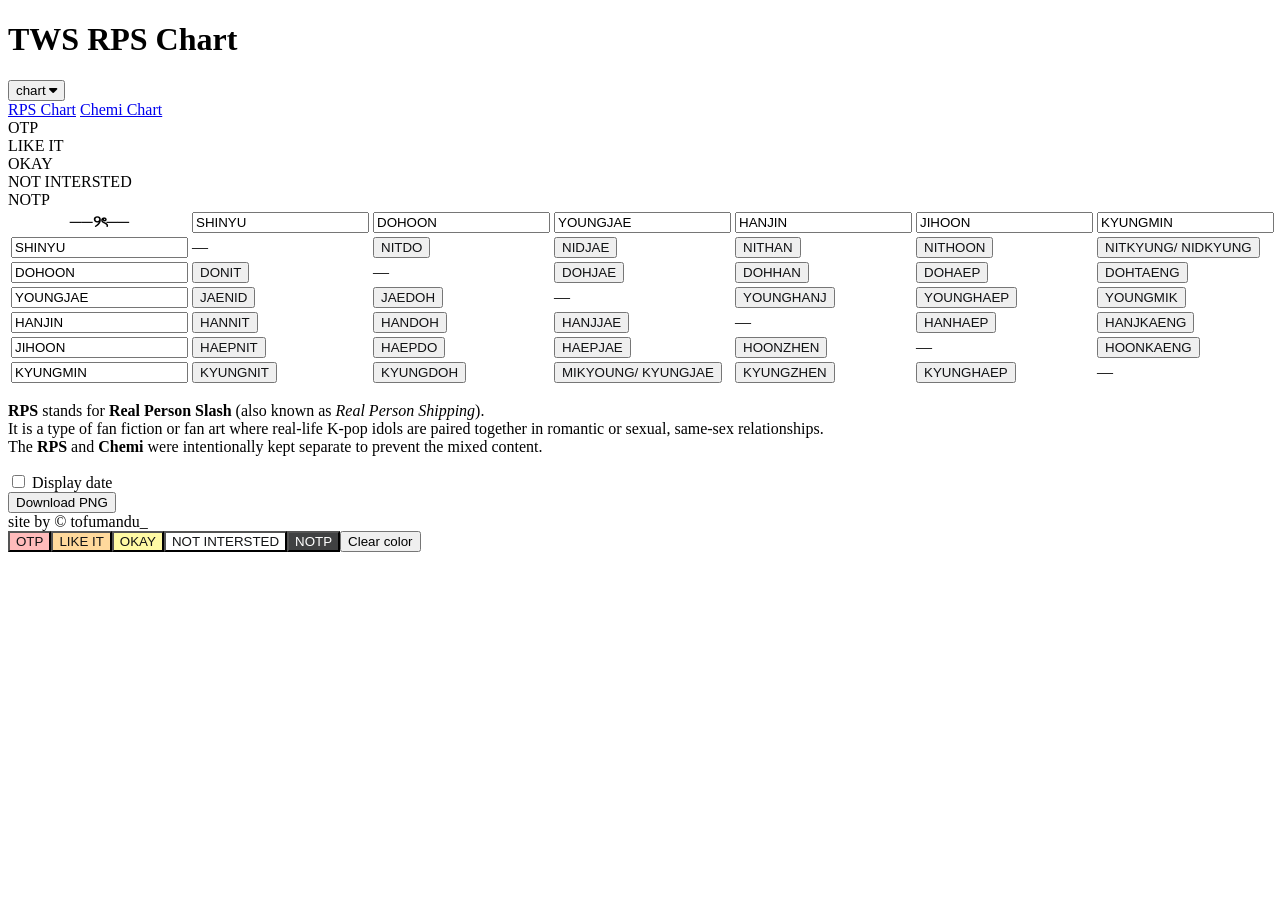
==== index.html @ e7328108 "Update index.html" ====
<!DOCTYPE html>
<html lang="en">

<head>
    <meta charset="UTF-8">
    <meta name="viewport" content="width=device-width,initial-scale=1.0">
    <link rel="preconnect" href="https://fonts.googleapis.com">
    <link rel="preconnect" href="https://fonts.gstatic.com" crossorigin>
    <link href="https://fonts.googleapis.com/css2?family=Montserrat:wght@400;500;600;700;800&display=swap"
        rel="stylesheet">
    <link href="style.css" rel="stylesheet">
    <link rel="stylesheet" href="https://cdnjs.cloudflare.com/ajax/libs/font-awesome/6.7.2/css/all.min.css">
    <title>TWS RPS Chart</title>
    <meta property="og:title" content="TWS RPS Chart">
    <meta property="og:description" content="TWS RPS Chart - by tofumandu_">
    <meta property="og:image" content="https://i.pinimg.com/736x/9c/87/9b/9c879bb535cd38a10ea618ccd0112c7e.jpg">
    <meta property="og:url" content="https://twsrpsc-chart.vercel.app">
    <meta property="og:type" content="website">

    <meta name="twitter:card" content="summary_large_image">
    <meta name="twitter:title" content="TWS RPS Chart">
    <meta name="twitter:description" content="TWS RPS Chart - by tofumandu_">
    <meta name="twitter:image" content="https://i.pinimg.com/736x/9c/87/9b/9c879bb535cd38a10ea618ccd0112c7e.jpg">

</head>

<body>
    <div class="page">
        <div class="page-header">
            <div class="title">
                <h1>TWS RPS Chart</h1>
            </div>
            <div class="header-actions">
                <div class="dropdown">
                    <button class="dropbtn" type="button">
                        chart
                        <i class="fa-solid fa-caret-down"></i>
                    </button>
                    <div class="dropdown-content">
                        <a href="index.html">RPS Chart</a>
                        <a href="chemi.html">Chemi Chart</a>
                    </div>
                </div>
            </div>
        </div>
        <div class="toprow">
            <div>
                <div id="legend" class="legend"></div>
            </div>
        </div>

        <div class="chart-shell">
            <table id="chart">
                <thead>
                    <tr id="head"></tr>
                </thead>
                <tbody id="body"></tbody>
            </table>
        </div>
        <p class="desc">
            <b>RPS</b> stands for <b>Real Person Slash</b> (also known as <i>Real Person Shipping</i>).<br>It is a type
            of fan
            fiction or fan art where real-life K-pop idols are paired together in romantic or sexual, same-sex
            relationships.
            <br>The <b>RPS</b> and <a href="chemi.html" style="text-decoration: none; color: black;"><b>Chemi</b></a>
            were
            intentionally kept separate to prevent the mixed content.
        </p>
        <div class="bottomrow">
            <div class="toggle">
                <input id="dateToggle" type="checkbox">
                <span class="switch"></span>
                <span>Display date</span>
            </div>
            <div class="btns">
                <button id="download" class="primary">Download PNG</button>
            </div>
        </div>
        <div class="credit">
            site by © tofumandu_
        </div>
    </div>

    <div id="palette" class="palette"></div>

    <script>
        const STORAGE_KEY = "tws-rps-chart";
        const seededPairs = { "0-1": "NITDO", "0-2": "NIDJAE", "0-3": "NITHAN", "0-4": "NITHOON", "0-5": "NITKYUNG/\nNIDKYUNG", "1-0": "DONIT", "1-2": "DOHJAE", "1-3": "DOHHAN", "1-4": "DOHAEP", "1-5": "DOHTAENG", "2-0": "JAENID", "2-1": "JAEDOH", "2-3": "YOUNGHANJ", "2-4": "YOUNGHAEP", "2-5": "YOUNGMIK", "3-0": "HANNIT", "3-1": "HANDOH", "3-2": "HANJJAE", "3-4": "HANHAEP", "3-5": "HANJKAENG", "4-0": "HAEPNIT", "4-1": "HAEPDO", "4-2": "HAEPJAE", "4-3": "HOONZHEN", "4-5": "HOONKAENG", "5-0": "KYUNGNIT", "5-1": "KYUNGDOH", "5-2": "MIKYOUNG/\nKYUNGJAE", "5-3": "KYUNGZHEN", "5-4": "KYUNGHAEP" };
        const defaults = {
            members: ["SHINYU", "DOHOON", "YOUNGJAE", "HANJIN", "JIHOON", "KYUNGMIN"],
            categories: [
                { name: "OTP", color: "#ffbbbb" },
                { name: "LIKE IT", color: "#ffd99c" },
                { name: "OKAY", color: "#fffaa4" },
                { name: "NOT INTERSTED", color: "#FFFFFF" },
                { name: "NOTP", color: "#404142" }
            ],
            cells: Object.fromEntries(Object.entries(seededPairs).map(([k, v]) => [k, { text: v, category: null }]))
        };
        let state = load(), active = null;
        function clone(x) { return JSON.parse(JSON.stringify(x)) }
        function load() {
            try {
                const raw = localStorage.getItem(STORAGE_KEY);
                if (!raw) return clone(defaults);
                const s = JSON.parse(raw);
                return s.members?.length === 6 ? s : clone(defaults);
            } catch { return clone(defaults) }
        }
        function save() {
            localStorage.setItem(STORAGE_KEY, JSON.stringify(state));
        }
        function isDark(hex) {
            if (!hex) return false;
            hex = hex.replace('#', '');
            if (hex.length === 3) hex = hex.split('').map(c => c + c).join('');
            const r = parseInt(hex.substr(0, 2), 16), g = parseInt(hex.substr(2, 2), 16), b = parseInt(hex.substr(4, 2), 16);
            const lum = (0.299 * r + 0.587 * g + 0.114 * b) / 255;
            return lum < 0.5;
        }
        function renderLegend() {
            const el = document.getElementById("legend"); el.innerHTML = "";
            state.categories.forEach((cat) => {
                const item = document.createElement("div"); item.className = "legend-item";

                const dot = document.createElement("span");
                dot.className = "dot";
                dot.style.background = cat.color;
                dot.style.cursor = "default";

                const name = document.createElement("span");
                name.className = "legend-fixed";
                name.textContent = cat.name;

                item.append(dot, name);
                el.append(item);
            });
        }

        function renderTable() {
            const head = document.getElementById("head"), body = document.getElementById("body");
            head.innerHTML = ""; body.innerHTML = "";
            const corner = document.createElement("th");
            corner.innerHTML = '<div class="corner">──୨ৎ──</div>';
            head.append(corner);
            state.members.forEach((m, c) => {
                const th = document.createElement("th"), input = document.createElement("input");
                input.className = "member"; input.value = m;
                input.oninput = () => {
                    state.members[c] = input.value;
                    document.querySelectorAll(`[data-member="${c}"]`).forEach(x => x.value = input.value); save()
                };
                input.dataset.member = c; th.append(input);
                head.append(th);
            });
            state.members.forEach((m, r) => {
                const tr = document.createElement("tr"), th = document.createElement("th"), input = document.createElement("input");
                input.className = "member"; input.value = m; input.dataset.member = r;
                input.oninput = () => { state.members[r] = input.value; document.querySelectorAll(`[data-member="${r}"]`).forEach(x => x.value = input.value); save() };
                th.append(input); tr.append(th);
                for (let c = 0; c < 6; c++) {
                    const td = document.createElement("td"), key = `${r}-${c}`;
                    if (r === c) {
                        td.className = "diag";
                        td.innerHTML = '<div class="cell">—</div>'
                    }
                    else {
                        const btn = document.createElement("button"); btn.className = "cell"; btn.type = "button";
                        const pair = document.createElement("div"); pair.className = "pair";
                        pair.textContent = state.cells[key]?.text || "";
                        const ci = state.cells[key]?.category;
                        const cat = (ci !== undefined && ci !== null) ? state.categories[ci] : null;
                        if (cat) {
                            td.style.background = cat.color;
                            pair.style.color = isDark(cat.color) ? "#ffffff" : "#111214";
                        } else {
                            td.style.background = "";
                            pair.style.color = "#111214";
                        }
                        btn.onclick = () => openPalette(btn, key);
                        btn.append(pair); td.append(btn);
                    }
                    tr.append(td);
                }
                body.append(tr);
            });
        }
        function renderPalette() {
            const p = document.getElementById("palette"); p.innerHTML = "";
            state.categories.forEach((cat, i) => {
                const b = document.createElement("button"); b.textContent = cat.name; b.style.background = cat.color;
                b.style.color = isDark(cat.color) ? "#ffffff" : "#111214";
                b.onclick = () => { state.cells[active].category = i; save(); renderTable(); closePalette() };
                p.append(b);
            });
            const clear = document.createElement("button"); clear.className = "clear"; clear.textContent = "Clear color";
            clear.onclick = () => { state.cells[active].category = null; save(); renderTable(); closePalette() }; p.append(clear);
        }
        function openPalette(btn, key) {
            active = key; renderPalette(); const r = btn.getBoundingClientRect();
            const p = document.getElementById("palette"); p.style.left = Math.min(innerWidth - 230, Math.max(8, r.left + r.width / 2 - 110)) + "px"; p.style.top = Math.min(innerHeight - 170, r.bottom + 7) + "px"; p.classList.add("show");
        }
        function closePalette() { document.getElementById("palette").classList.remove("show"); active = null }
        document.addEventListener("click", e => { if (!e.target.closest("#palette") && !e.target.closest(".cell")) closePalette() });

        function currentDate() {
            return new Intl.DateTimeFormat("en-US").format(new Date())
        }
        function wrapText(ctx, text, maxWidth) {
            const words = (text || "").split(" ").filter(Boolean);
            if (words.length === 0) return [];
            const lines = []; let line = words[0];
            for (let i = 1; i < words.length; i++) {
                const test = line + " " + words[i];
                if (ctx.measureText(test).width > maxWidth) { lines.push(line); line = words[i]; }
                else { line = test; }
            }
            lines.push(line);
            return lines;
        }
        function downloadPNG() {
            const titleText = document.querySelector(".title h1").textContent.trim();
            const dateOn = document.getElementById("dateToggle").checked;
            const creditText = "site by © tofumandu_";

            const scale = 2;
            const marginX = 38;
            const marginY = 30;
            const leftColW = 150;
            const cellW = 150;
            const headH = 58;
            const rowH = 80;
            const titleH = 42;
            const dateH = dateOn ? 22 : 0;
            const legendH = 34;
            const creditH = 20;
            const tableW = leftColW + cellW * state.members.length;
            const tableH = headH + rowH * state.members.length;
            const W = marginX * 2 + tableW;
            const H = marginY * 2 + titleH + dateH + legendH + tableH + creditH + 16;

            const can = document.createElement("canvas");
            can.width = W * scale;
            can.height = H * scale;
            const ctx = can.getContext("2d");
            ctx.scale(scale, scale);

            const tableX = marginX;
            const tableY = marginY + titleH + dateH + legendH;

            ctx.fillStyle = "#ffffff";
            ctx.fillRect(0, 0, W, H);

            ctx.fillStyle = "#101114";
            ctx.textAlign = "center";
            ctx.font = "800 28px Arial";
            ctx.fillText(titleText, W / 2, marginY + 20);

            if (dateOn) {
                ctx.fillStyle = "#5d5e61";
                ctx.font = "500 11px Arial";
                ctx.fillText(`Created on ${currentDate()}`, W / 2, marginY + titleH + 14);
            }

            const legendItems = state.categories.map(cat => ({
                cat,
                width: (() => {
                    ctx.font = "700 12px Arial";
                    return ctx.measureText(cat.name).width;
                })()
            }));
            const gap = 28;
            const dotSize = 18;
            const totalW = legendItems.reduce((sum, item) => sum + dotSize + 8 + item.width + gap, -gap);
            let lx = W / 2 - totalW / 2;
            const ly = marginY + titleH + (dateOn ? dateH : 0) + 20;
            ctx.textAlign = "left";
            legendItems.forEach(({ cat, width }) => {
                ctx.beginPath();
                ctx.fillStyle = cat.color;
                ctx.arc(lx + dotSize / 2, ly - 5, dotSize / 2, 0, Math.PI * 2);
                ctx.fill();
                ctx.strokeStyle = "rgba(0,0,0,0.12)";
                ctx.stroke();

                ctx.fillStyle = "#34363a";
                ctx.font = "700 12px Arial";
                ctx.fillText(cat.name, lx + dotSize + 8, ly);
                lx += dotSize + 8 + width + gap;
            });

            const outerBg = "#dfe1e4";
            const headerBg = "#e7e9eb";
            const diagonalBg = "#d9d2ed";
            const grid = "rgba(64,65,66,0.28)";
            const labelColor = "#212429";
            const cellDefault = "#ffffff";

            function drawRoundedRect(x, y, w, h, r) {
                const radius = Math.min(r, w / 2, h / 2);
                ctx.beginPath();
                ctx.moveTo(x + radius, y);
                ctx.lineTo(x + w - radius, y);
                ctx.quadraticCurveTo(x + w, y, x + w, y + radius);
                ctx.lineTo(x + w, y + h - radius);
                ctx.quadraticCurveTo(x + w, y + h, x + w - radius, y + h);
                ctx.lineTo(x + radius, y + h);
                ctx.quadraticCurveTo(x, y + h, x, y + h - radius);
                ctx.lineTo(x, y + radius);
                ctx.quadraticCurveTo(x, y, x + radius, y);
                ctx.closePath();
            }

            ctx.beginPath();
            drawRoundedRect(tableX, tableY, tableW, tableH, 16);
            ctx.fillStyle = outerBg;
            ctx.fill();

            ctx.fillStyle = headerBg;
            ctx.fillRect(tableX, tableY, tableW, headH);
            ctx.fillRect(tableX, tableY + headH, leftColW, tableH - headH);

            ctx.strokeStyle = grid;
            ctx.lineWidth = 1;

            for (let c = 0; c <= state.members.length; c++) {
                const x = tableX + leftColW + c * cellW;
                if (c <= state.members.length) {
                    ctx.beginPath();
                    ctx.moveTo(x, tableY);
                    ctx.lineTo(x, tableY + tableH);
                    ctx.stroke();
                }
            }
            for (let r = 0; r <= state.members.length; r++) {
                const y = tableY + r * rowH;
                ctx.beginPath();
                ctx.moveTo(tableX, y);
                ctx.lineTo(tableX + tableW, y);
                ctx.stroke();
            }

            state.members.forEach((name, c) => {
                const x = tableX + leftColW + c * cellW;
                ctx.fillStyle = headerBg;
                ctx.fillRect(x, tableY, cellW, headH);
                ctx.fillStyle = labelColor;
                ctx.font = "800 13px Arial";
                ctx.textAlign = "center";
                ctx.fillText(name, x + cellW / 2, tableY + headH / 2 + 4);
            });

            state.members.forEach((name, r) => {
                const y = tableY + headH + r * rowH;
                const x = tableX;
                ctx.fillStyle = headerBg;
                ctx.fillRect(x, y, leftColW, rowH);
                ctx.fillStyle = labelColor;
                ctx.font = "800 13px Arial";
                ctx.textAlign = "center";
                ctx.fillText(name, x + leftColW / 2, y + rowH / 2 + 4);
            });

            for (let r = 0; r < state.members.length; r++) {
                for (let c = 0; c < state.members.length; c++) {
                    const key = `${r}-${c}`;
                    const x = tableX + leftColW + c * cellW;
                    const y = tableY + headH + r * rowH;

                    if (r === c) {
                        ctx.fillStyle = diagonalBg;
                        ctx.fillRect(x, y, cellW, rowH);
                        ctx.fillStyle = "#7f7d80";
                        ctx.font = "600 18px Arial";
                        ctx.textAlign = "center";
                        ctx.fillText("—", x + cellW / 2, y + rowH / 2 + 6);
                    } else {
                        const cellValue = state.cells[key] || {};
                        const cat = cellValue.category !== undefined && cellValue.category !== null ? state.categories[cellValue.category] : null;
                        ctx.fillStyle = cat ? cat.color : cellDefault;
                        ctx.fillRect(x, y, cellW, rowH);

                        ctx.textAlign = "center";
                        ctx.font = "700 13px Arial";
                        ctx.fillStyle = cat ? (isDark(cat.color) ? "#ffffff" : "#111214") : "#111214";
                        const lines = wrapText(ctx, cellValue.text || "", cellW - 34).slice(0, 3);
                        const lineHeight = 16;
                        const startY = y + rowH / 2 - ((lines.length - 1) * lineHeight) / 2 + 4;
                        lines.forEach((line, idx) => {
                            ctx.fillText(line, x + cellW / 2, startY + idx * lineHeight);
                        });
                    }
                }
            }

            ctx.fillStyle = "#f0f1f2";
            ctx.fillRect(tableX + leftColW, tableY, tableW - leftColW, 1);
            ctx.fillRect(tableX, tableY + headH, leftColW, 1);

            ctx.fillStyle = "#36383c";
            ctx.font = "800 12px Arial";
            ctx.textAlign = "center";
            ctx.fillText("TWS RPS", tableX + leftColW / 2, tableY + headH / 2 + 2);

            ctx.save();
            ctx.globalAlpha = 0.3;
            ctx.fillStyle = "#bbbdbf";
            ctx.font = "700 7px Arial";
            ctx.textAlign = "center";
            ctx.fillText(creditText, W / 2, H - 10);
            ctx.restore();

            can.toBlob(blob => {
                const a = document.createElement("a");
                a.href = URL.createObjectURL(blob);
                a.download = "tws-rps-chart.png";
                a.click();
                setTimeout(() => URL.revokeObjectURL(a.href), 1000);
            }, "image/png");
        }
        document.getElementById("download").onclick = downloadPNG;
        function render() { renderLegend(); renderTable(); renderPalette() }
        render();

        // Auto-refresh table when returning to this page
        window.addEventListener('pageshow', (e) => {
            if (e.persisted || document.visibilityState === 'visible') {
                state = load();
                render();
            }
        });
    </script>
</body>

</html>
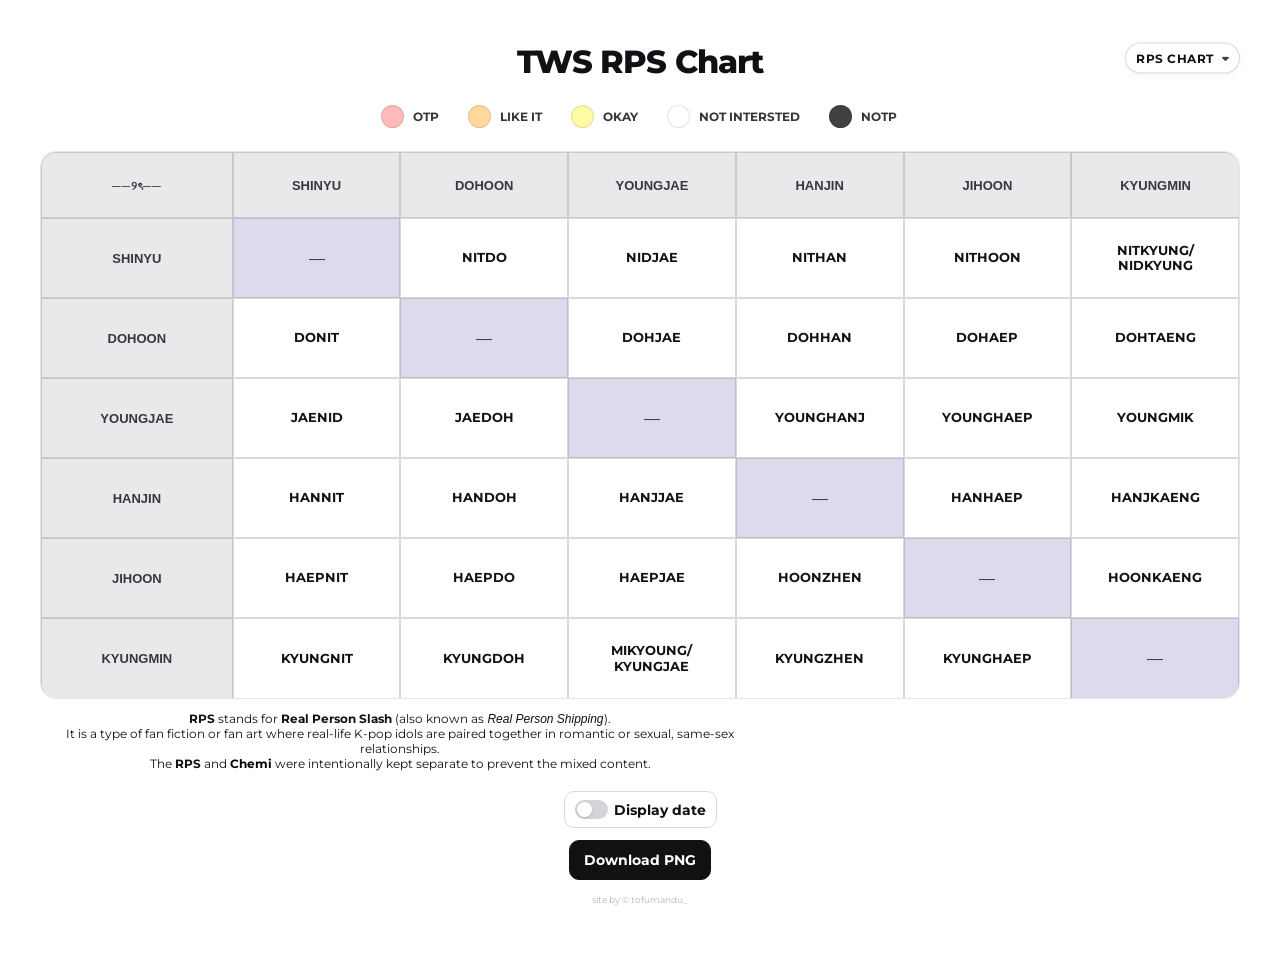
==== commit 0dc2d12b: "Update index.html" ====
--- a/index.html
+++ b/index.html
@@ -28,17 +28,17 @@
     <div class="page">
         <div class="page-header">
             <div class="title">
-                <h1>TWS RPS Chart</h1>
+                <h1 id="chartTitle">TWS RPS Chart</h1>
             </div>
             <div class="header-actions">
                 <div class="dropdown">
                     <button class="dropbtn" type="button">
-                        chart
+                        <span id="chartLabel">RPS Chart</span>
                         <i class="fa-solid fa-caret-down"></i>
                     </button>
                     <div class="dropdown-content">
-                        <a href="index.html">RPS Chart</a>
-                        <a href="chemi.html">Chemi Chart</a>
+                        <a href="#" onclick="switchChart('rps')">RPS Chart</a>
+                        <a href="#" onclick="switchChart('chemi')">Chemi Chart</a>
                     </div>
                 </div>
             </div>
@@ -57,12 +57,13 @@
                 <tbody id="body"></tbody>
             </table>
         </div>
-        <p class="desc">
+        <p class="desc" id="chartDesc">
             <b>RPS</b> stands for <b>Real Person Slash</b> (also known as <i>Real Person Shipping</i>).<br>It is a type
             of fan
             fiction or fan art where real-life K-pop idols are paired together in romantic or sexual, same-sex
             relationships.
-            <br>The <b>RPS</b> and <a href="chemi.html" style="text-decoration: none; color: black;"><b>Chemi</b></a>
+            <br>The <b>RPS</b> and <a href="#" onclick="switchChart('chemi')"
+                style="text-decoration: none; color: black;"><b>Chemi</b></a>
             were
             intentionally kept separate to prevent the mixed content.
         </p>
@@ -85,8 +86,16 @@
 
     <script>
         const STORAGE_KEY = "tws-rps-chart";
-        const seededPairs = { "0-1": "NITDO", "0-2": "NIDJAE", "0-3": "NITHAN", "0-4": "NITHOON", "0-5": "NITKYUNG/\nNIDKYUNG", "1-0": "DONIT", "1-2": "DOHJAE", "1-3": "DOHHAN", "1-4": "DOHAEP", "1-5": "DOHTAENG", "2-0": "JAENID", "2-1": "JAEDOH", "2-3": "YOUNGHANJ", "2-4": "YOUNGHAEP", "2-5": "YOUNGMIK", "3-0": "HANNIT", "3-1": "HANDOH", "3-2": "HANJJAE", "3-4": "HANHAEP", "3-5": "HANJKAENG", "4-0": "HAEPNIT", "4-1": "HAEPDO", "4-2": "HAEPJAE", "4-3": "HOONZHEN", "4-5": "HOONKAENG", "5-0": "KYUNGNIT", "5-1": "KYUNGDOH", "5-2": "MIKYOUNG/\nKYUNGJAE", "5-3": "KYUNGZHEN", "5-4": "KYUNGHAEP" };
-        const defaults = {
+
+        // RPS Chart data
+        const rpsSeededPairs = { "0-1": "NITDO", "0-2": "NIDJAE", "0-3": "NITHAN", "0-4": "NITHOON", "0-5": "NITKYUNG/\nNIDKYUNG", "1-0": "DONIT", "1-2": "DOHJAE", "1-3": "DOHHAN", "1-4": "DOHAEP", "1-5": "DOHTAENG", "2-0": "JAENID", "2-1": "JAEDOH", "2-3": "YOUNGHANJ", "2-4": "YOUNGHAEP", "2-5": "YOUNGMIK", "3-0": "HANNIT", "3-1": "HANDOH", "3-2": "HANJJAE", "3-4": "HANHAEP", "3-5": "HANJKAENG", "4-0": "HAEPNIT", "4-1": "HAEPDO", "4-2": "HAEPJAE", "4-3": "HOONZHEN", "4-5": "HOONKAENG", "5-0": "KYUNGNIT", "5-1": "KYUNGDOH", "5-2": "MIKYOUNG/\nKYUNGJAE", "5-3": "KYUNGZHEN", "5-4": "KYUNGHAEP" };
+
+        // Chemi Chart data
+        const chemiSeededPairs = { "0-1": "YUDOZ", "0-2": "UYUPPANGZ", "0-3": "HANRYUZ", "0-4": "MEONGPPIZ", "0-5": "MADMAKZ", "1-0": "YUDOZ", "1-2": "PPANGTTOZ", "1-3": "HANDOZ", "1-4": "HOONHOONZ", "1-5": "NEUKDAENGZ", "2-0": "UYUPPANGZ", "2-1": "PPANGTTOZ", "2-3": "JINIZ", "2-4": "HOONJERANZ", "2-5": "TAENGGEULZ", "3-0": "HANRYUZ", "3-1": "HANDOZ", "3-2": "JINIZ", "3-4": "PPANGYUKZ/06Z", "3-5": "CATMEONGZ", "4-0": "MEONGPPIZ", "4-1": "HOONHOONZ", "4-2": "HOONJERANZ", "4-3": "PPANGYUKZ/06Z", "4-5": "MINIHOONIE", "5-0": "MADMAKZ", "5-1": "NEUKDAENGZ", "5-2": "TAENGGEULZ", "5-3": "CATMEONGZ", "5-4": "MINIHOONIE" };
+
+        let currentChart = 'rps';
+
+        const rpsDefaults = {
             members: ["SHINYU", "DOHOON", "YOUNGJAE", "HANJIN", "JIHOON", "KYUNGMIN"],
             categories: [
                 { name: "OTP", color: "#ffbbbb" },
@@ -95,20 +104,47 @@
                 { name: "NOT INTERSTED", color: "#FFFFFF" },
                 { name: "NOTP", color: "#404142" }
             ],
-            cells: Object.fromEntries(Object.entries(seededPairs).map(([k, v]) => [k, { text: v, category: null }]))
+            cells: Object.fromEntries(Object.entries(rpsSeededPairs).map(([k, v]) => [k, { text: v, category: null }]))
         };
-        let state = load(), active = null;
+
+        const chemiDefaults = {
+            members: ["SHINYU", "DOHOON", "YOUNGJAE", "HANJIN", "JIHOON", "KYUNGMIN"],
+            categories: [
+                { name: "OTP", color: "#ffbbbb" },
+                { name: "LIKE IT", color: "#ffd99c" },
+                { name: "OKAY", color: "#fffaa4" },
+                { name: "NOT INTERSTED", color: "#FFFFFF" },
+                { name: "NOTP", color: "#404142" }
+            ],
+            cells: Object.fromEntries(Object.entries(chemiSeededPairs).map(([k, v]) => [k, { text: v, category: null }]))
+        };
+
+        let state = clone(rpsDefaults), active = null;
+
+        function switchChart(chartType) {
+            currentChart = chartType;
+            const defaults = chartType === 'rps' ? rpsDefaults : chemiDefaults;
+            state = clone(defaults);
+
+            // Update UI
+            document.getElementById('chartTitle').textContent = chartType === 'rps' ? 'TWS RPS Chart' : 'TWS Chemi Chart';
+            document.getElementById('chartLabel').textContent = chartType === 'rps' ? 'RPS Chart' : 'Chemi Chart';
+
+            if (chartType === 'rps') {
+                document.getElementById('chartDesc').innerHTML = '<b>RPS</b> stands for <b>Real Person Slash</b> (also known as <i>Real Person Shipping</i>).<br>It is a type of fan fiction or fan art where real-life K-pop idols are paired together in romantic or sexual, same-sex relationships.<br>The <b>RPS</b> and <a href="#" onclick="switchChart(\'chemi\')" style="text-decoration: none; color: black;"><b>Chemi</b></a> were intentionally kept separate to prevent the mixed content.';
+            } else {
+                document.getElementById('chartDesc').innerHTML = '<b>Chemi</b> (Chemistry) refers to the on-screen chemistry and compatibility between real-life K-pop idols. It is often discussed and appreciated by fans to evaluate the dynamic and interactions between members.<br>The <b>RPS</b> and <b>Chemi</b> were intentionally kept separate to prevent the mixed content.';
+            }
+
+            render();
+        }
+
         function clone(x) { return JSON.parse(JSON.stringify(x)) }
         function load() {
-            try {
-                const raw = localStorage.getItem(STORAGE_KEY);
-                if (!raw) return clone(defaults);
-                const s = JSON.parse(raw);
-                return s.members?.length === 6 ? s : clone(defaults);
-            } catch { return clone(defaults) }
+            return clone(currentChart === 'rps' ? rpsDefaults : chemiDefaults);
         }
         function save() {
-            localStorage.setItem(STORAGE_KEY, JSON.stringify(state));
+            // Disabled - no localStorage
         }
         function isDark(hex) {
             if (!hex) return false;
@@ -148,7 +184,7 @@
                 input.className = "member"; input.value = m;
                 input.oninput = () => {
                     state.members[c] = input.value;
-                    document.querySelectorAll(`[data-member="${c}"]`).forEach(x => x.value = input.value); save()
+                    document.querySelectorAll(`[data-member="${c}"]`).forEach(x => x.value = input.value);
                 };
                 input.dataset.member = c; th.append(input);
                 head.append(th);
@@ -156,7 +192,7 @@
             state.members.forEach((m, r) => {
                 const tr = document.createElement("tr"), th = document.createElement("th"), input = document.createElement("input");
                 input.className = "member"; input.value = m; input.dataset.member = r;
-                input.oninput = () => { state.members[r] = input.value; document.querySelectorAll(`[data-member="${r}"]`).forEach(x => x.value = input.value); save() };
+                input.oninput = () => { state.members[r] = input.value; document.querySelectorAll(`[data-member="${r}"]`).forEach(x => x.value = input.value); };
                 th.append(input); tr.append(th);
                 for (let c = 0; c < 6; c++) {
                     const td = document.createElement("td"), key = `${r}-${c}`;
@@ -190,11 +226,11 @@
             state.categories.forEach((cat, i) => {
                 const b = document.createElement("button"); b.textContent = cat.name; b.style.background = cat.color;
                 b.style.color = isDark(cat.color) ? "#ffffff" : "#111214";
-                b.onclick = () => { state.cells[active].category = i; save(); renderTable(); closePalette() };
+                b.onclick = () => { state.cells[active].category = i; renderTable(); closePalette() };
                 p.append(b);
             });
             const clear = document.createElement("button"); clear.className = "clear"; clear.textContent = "Clear color";
-            clear.onclick = () => { state.cells[active].category = null; save(); renderTable(); closePalette() }; p.append(clear);
+            clear.onclick = () => { state.cells[active].category = null; renderTable(); closePalette() }; p.append(clear);
         }
         function openPalette(btn, key) {
             active = key; renderPalette(); const r = btn.getBoundingClientRect();
@@ -219,7 +255,7 @@
             return lines;
         }
         function downloadPNG() {
-            const titleText = document.querySelector(".title h1").textContent.trim();
+            const titleText = document.getElementById("chartTitle").textContent.trim();
             const dateOn = document.getElementById("dateToggle").checked;
             const creditText = "site by © tofumandu_";
 
@@ -400,7 +436,7 @@
             ctx.fillStyle = "#36383c";
             ctx.font = "800 12px Arial";
             ctx.textAlign = "center";
-            ctx.fillText("TWS RPS", tableX + leftColW / 2, tableY + headH / 2 + 2);
+            ctx.fillText(currentChart === 'rps' ? "TWS RPS" : "TWS CHEMI", tableX + leftColW / 2, tableY + headH / 2 + 2);
 
             ctx.save();
             ctx.globalAlpha = 0.3;
@@ -413,7 +449,7 @@
             can.toBlob(blob => {
                 const a = document.createElement("a");
                 a.href = URL.createObjectURL(blob);
-                a.download = "tws-rps-chart.png";
+                a.download = currentChart === 'rps' ? "tws-rps-chart.png" : "tws-chemi-chart.png";
                 a.click();
                 setTimeout(() => URL.revokeObjectURL(a.href), 1000);
             }, "image/png");
--- a/style.css
+++ b/style.css
@@ -0,0 +1,606 @@
+:root {
+    --ink: #101114;
+    --muted: #e7e9eb;
+    --line: rgba(64, 65, 66, 0.2);
+    --header: #e7e9eb;
+    --c0: #ffbbbb;
+    --c1: #ffd99c;
+    --c2: #fffaa4;
+    --c3: #FFFFFF;
+    --c4: #404142;
+    --font-main: "Montserrat", "Segoe UI", Arial, sans-serif;
+}
+
+* {
+    box-sizing: border-box
+}
+
+body {
+    margin: 0;
+    background: #fff;
+    color: var(--ink);
+    font-family: var(--font-main);
+}
+
+.page {
+    width: min(1200px, calc(100% - 34px));
+    margin: auto;
+    padding: 32px 0 54px
+}
+
+.credit {
+    width: 100%;
+    display: flex;
+    align-items: center;
+    justify-content: center;
+    text-align: center;
+    opacity: 0.3;
+    font-size: 9px;
+    margin-top: 14px;
+    color: var(--ink);
+}
+
+.page-header {
+    position: relative;
+    display: flex;
+    align-items: center;
+    justify-content: center;
+    min-height: 52px;
+    margin-bottom: 16px;
+}
+
+.title {
+    flex: 1;
+    text-align: center;
+    margin: 0;
+}
+
+.title h1 {
+    margin: 8px auto 0;
+    font-size: 32px;
+    line-height: 1.05;
+    font-weight: 800;
+    letter-spacing: -.03em
+}
+
+.header-actions {
+    position: absolute;
+    right: 0;
+    top: 50%;
+    transform: translateY(-50%);
+}
+
+.dropdown {
+    position: relative;
+    display: inline-block;
+}
+
+.dropbtn {
+    display: inline-flex;
+    align-items: center;
+    justify-content: center;
+    gap: 8px;
+    padding: 7px 10px;
+    border: 1px solid var(--line);
+    border-radius: 20px;
+    background: #fff;
+    color: var(--ink);
+    font-size: 12px;
+    font-weight: 700;
+    letter-spacing: .04em;
+    text-transform: uppercase;
+    cursor: pointer;
+    box-shadow: 0 2px 8px rgba(16, 17, 20, 0.04);
+    transition: all .18s ease;
+}
+
+.dropbtn i {
+    font-size: 11px;
+    opacity: .8;
+}
+
+.dropdown-content {
+    display: none;
+    position: absolute;
+    right: 0;
+    top: calc(100% + 8px);
+    min-width: 170px;
+    background: #fff;
+    border: 1px solid var(--line);
+    border-radius: 10px;
+    overflow: hidden;
+    box-shadow: 0 12px 24px rgba(10, 12, 14, 0.08);
+    z-index: 20;
+}
+
+.dropdown-content a {
+    display: block;
+    padding: 11px 14px;
+    color: var(--ink);
+    text-decoration: none;
+    font-size: 12px;
+    font-weight: 700;
+    background: #fff;
+    border-bottom: 1px solid rgba(64, 65, 66, 0.08);
+}
+
+.dropdown-content a:last-child {
+    border-bottom: none;
+}
+
+.dropdown-content a:hover {
+    background: #f5f5f6;
+}
+
+.dropdown:hover .dropdown-content,
+.dropdown:focus-within .dropdown-content {
+    display: block;
+}
+
+.dropdown:hover .dropbtn,
+.dropdown:focus-within .dropbtn {
+    background: #f8f8f8;
+    border-color: rgba(64, 65, 66, 0.32);
+}
+
+.toprow {
+    display: flex;
+    justify-content: center;
+    align-items: flex-end;
+    gap: 20px;
+    flex-wrap: wrap;
+    margin-bottom: 18px
+}
+
+.bottomrow {
+    display: grid;
+    justify-content: center;
+    align-items: center;
+    gap: 12px;
+    flex-wrap: wrap;
+    margin-top: 20px
+}
+
+.desc {
+    font-size: 12px;
+    max-width: 60%;
+    position: static;
+    place-items: center;
+    justify-self: center;
+    align-self: center;
+    text-align: center;
+}
+
+.desc a:hover {
+    color: #3a3a3a
+}
+
+.btns {
+    display: flex;
+    justify-content: center;
+    gap: 12px;
+}
+
+.bottomrow,
+.toggle span,
+.btns button {
+    font-size: 14px;
+}
+
+
+.section-title {
+    font-size: 12px;
+    text-transform: uppercase;
+    letter-spacing: .08em;
+    color: var(--muted);
+    font-weight: 800;
+    margin-bottom: 8px
+}
+
+.legend {
+    display: flex;
+    align-items: center;
+    gap: 9px;
+    flex-wrap: wrap;
+    justify-content: center
+}
+
+.legend-item {
+    display: flex;
+    align-items: center;
+    gap: 7px;
+    padding: 5px 9px;
+}
+
+.dot {
+    width: clamp(15px, 2.1vw, 23px);
+    height: clamp(15px, 2.1vw, 23px);
+    border-radius: 50%;
+    border: 1px solid rgba(0, 0, 0, .1);
+    cursor: pointer
+}
+
+.legend-fixed {
+    font-size: clamp(9px, 1.4vw, 12px);
+    font-weight: 700;
+    color: #34363a;
+    padding: 1px 2px
+}
+
+.tools {
+    display: flex;
+    gap: 9px;
+    align-items: center;
+    flex-wrap: wrap
+}
+
+button {
+    font: inherit;
+    font-size: 13px;
+    font-weight: 700;
+    border: 1px solid var(--line);
+    background: #fff;
+    padding: 10px 14px;
+    border-radius: 10px;
+    cursor: pointer
+}
+
+button:hover {
+    transform: translateY(-1px)
+}
+
+.primary {
+    background: #111214;
+    color: #fff;
+    border-color: #111214
+}
+
+.toggle {
+    display: flex;
+    align-items: center;
+    gap: 6px;
+    border: 1px solid var(--line);
+    border-radius: 10px;
+    padding: 8px 10px;
+    font-size: 12px;
+    font-weight: 700;
+    position: relative;
+    cursor: pointer;
+}
+
+.toggle input {
+    position: absolute;
+    opacity: 0;
+    cursor: pointer;
+    width: 100%;
+    height: 100%;
+    left: 0;
+    top: 0;
+    margin: 0;
+    z-index: 10;
+    pointer-events: auto;
+}
+
+.switch {
+    width: 33px;
+    height: 19px;
+    border-radius: 999px;
+    background: #d3d4d7;
+    position: relative
+}
+
+.switch:after {
+    content: "";
+    width: 15px;
+    height: 15px;
+    border-radius: 50%;
+    background: #fff;
+    position: absolute;
+    left: 2px;
+    top: 2px;
+    box-shadow: 0 1px 3px rgba(0, 0, 0, .15);
+    transition: .18s
+}
+
+.toggle input:checked+.switch {
+    background: #111214
+}
+
+.toggle input:checked+.switch:after {
+    transform: translateX(14px)
+}
+
+/* ---- Responsive chart: shrinks with its container instead of scrolling ---- */
+.chart-shell {
+    border: 1px solid #e5e6e9;
+    border-radius: 16px;
+    overflow: hidden;
+    container-type: inline-size;
+}
+
+table {
+    width: 100%;
+    border-collapse: separate;
+    border-spacing: 0;
+    table-layout: fixed;
+}
+
+th,
+td {
+    padding: 0;
+
+    border: 0.5px solid var(--line);
+    /* border-opacity: 0.3; */
+
+}
+
+thead th {
+    height: clamp(38px, 9cqi, 66px);
+    background: var(--header);
+    color: #000000;
+    /* border: 1px solid var(); */
+}
+
+thead th:first-child {
+    width: 16%;
+    border-top-left-radius: 14px
+}
+
+thead th:last-child {
+    border-top-right-radius: 14px;
+    border-right: 0
+}
+
+tbody th {
+    height: clamp(44px, 11.5cqi, 80px);
+    background: var(--header);
+    color: #36383c;
+    /* border-right: 1px solid rgba(255, 255, 255, .13);
+            border-bottom: 1px solid rgba(255, 255, 255, .13) */
+}
+
+tbody tr:last-child th {
+    border-bottom-left-radius: 14px;
+    border-bottom: 0
+}
+
+tbody tr:last-child td {
+    border-bottom: 0
+}
+
+.member {
+    width: 95%;
+    border: 0;
+    outline: 0;
+    background: transparent;
+    color: #36383c;
+    text-align: center;
+    font-weight: 800;
+    font-size: clamp(9px, 2.4cqi, 13px);
+    padding: clamp(3px, 1.4cqi, 8px);
+}
+
+.corner {
+    font-size: clamp(8px, 1.8cqi, 12px);
+    color: #36383c;
+    font-weight: 800;
+    text-transform: uppercase;
+    letter-spacing: .08em
+}
+
+.diag {
+    background: #ded9ec !important
+}
+
+.cell {
+    width: 100%;
+    height: 100%;
+    border: 0;
+    background: transparent;
+    display: flex;
+    align-items: center;
+    justify-content: center;
+    padding: 0;
+    box-shadow: none;
+    border-radius: 0
+}
+
+.cell:hover {
+    transform: none;
+    box-shadow: none
+}
+
+.pair {
+    width: 100%;
+    height: 100%;
+    display: flex;
+    align-items: center;
+    justify-content: center;
+    padding: clamp(3px, 1.6cqi, 8px) clamp(4px, 2cqi, 10px);
+    font-weight: 700;
+    font-size: clamp(8px, 2.2cqi, 13px);
+    line-height: 1.18;
+    text-align: center;
+    color: inherit;
+    cursor: pointer;
+    overflow-wrap: break-word;
+}
+
+.status {
+    margin-top: 12px;
+    color: var(--muted);
+    font-size: 11px;
+    text-align: right
+}
+
+.palette {
+    position: fixed;
+    display: none;
+    z-index: 20;
+    width: min(220px, calc(100vw - 24px));
+    padding: 8px;
+    gap: 6px;
+    flex-wrap: wrap;
+    background: #fff;
+    border: 1px solid var(--line);
+    border-radius: 12px;
+    box-shadow: 0 18px 40px rgba(0, 0, 0, .14)
+}
+
+.palette.show {
+    display: flex
+}
+
+.palette button {
+    flex: 1 1 calc(50% - 6px);
+    padding: 8px 7px;
+    font-size: clamp(8px, 1.6vw, 11px)
+}
+
+.palette .clear {
+    flex-basis: 100%
+}
+
+@media(max-width:760px) {
+    .page {
+        width: calc(100% - 18px);
+        padding-top: 18px
+    }
+
+    .title h1 {
+        font-size: 25px
+    }
+
+    .dropbtn,
+    .dropbtn i {
+        font-size: 10px;
+    }
+
+    .toprow {
+        align-items: flex-start
+    }
+
+    .bottomrow,
+    .toggle span,
+    .btns button {
+        font-size: 12px;
+    }
+
+    .legend {
+        gap: 7px;
+    }
+
+    .legend-item {
+        gap: 6px;
+        padding: 4px 6px;
+    }
+
+    .member,
+    .pair {
+        font-size: 10px;
+    }
+
+    .credit {
+        font-size: 8px;
+    }
+
+    .desc {
+        max-width: 70%;
+        font-size: 10px;
+    }
+}
+
+@media(max-width: 600px) {
+
+    .dropbtn,
+    .dropbtn i {
+        font-size: 8px;
+    }
+
+    .desc {
+        font-size: 8px;
+    }
+
+    .member,
+    .pair {
+        font-size: 9px;
+    }
+
+    .palette button {
+        font-size: 8px;
+        padding: 7px 6px;
+    }
+
+    .credit {
+        font-size: 7px;
+    }
+
+    .bottomrow,
+    .toggle span,
+    .btns button {
+        font-size: 9px;
+    }
+
+}
+
+@media(max-width: 550px) {
+
+    .member,
+    .pair {
+        font-size: 8px;
+    }
+
+    .legend-fixed {
+        font-size: 8px;
+    }
+
+    .legend {
+        gap: 5px;
+    }
+
+    .legend-item {
+        gap: 6px;
+    }
+
+    .bottomrow,
+    .toggle span,
+    .btns button {
+        font-size: 8px;
+    }
+
+    .credit {
+        font-size: 6px;
+    }
+
+}
+
+@media(max-width: 500px) {
+
+    .member,
+    .pair {
+        font-size: 7px;
+    }
+
+    .palette {
+        width: min(200px, calc(100vw - 18px));
+    }
+
+    .legend {
+        gap: 3px;
+    }
+
+    .legend-item {
+        gap: 3px;
+    }
+
+    .credit {
+        font-size: 5px;
+    }
+
+    .bottomrow,
+    .toggle span,
+    .btns button {
+        font-size: 7px;
+    }
+
+}
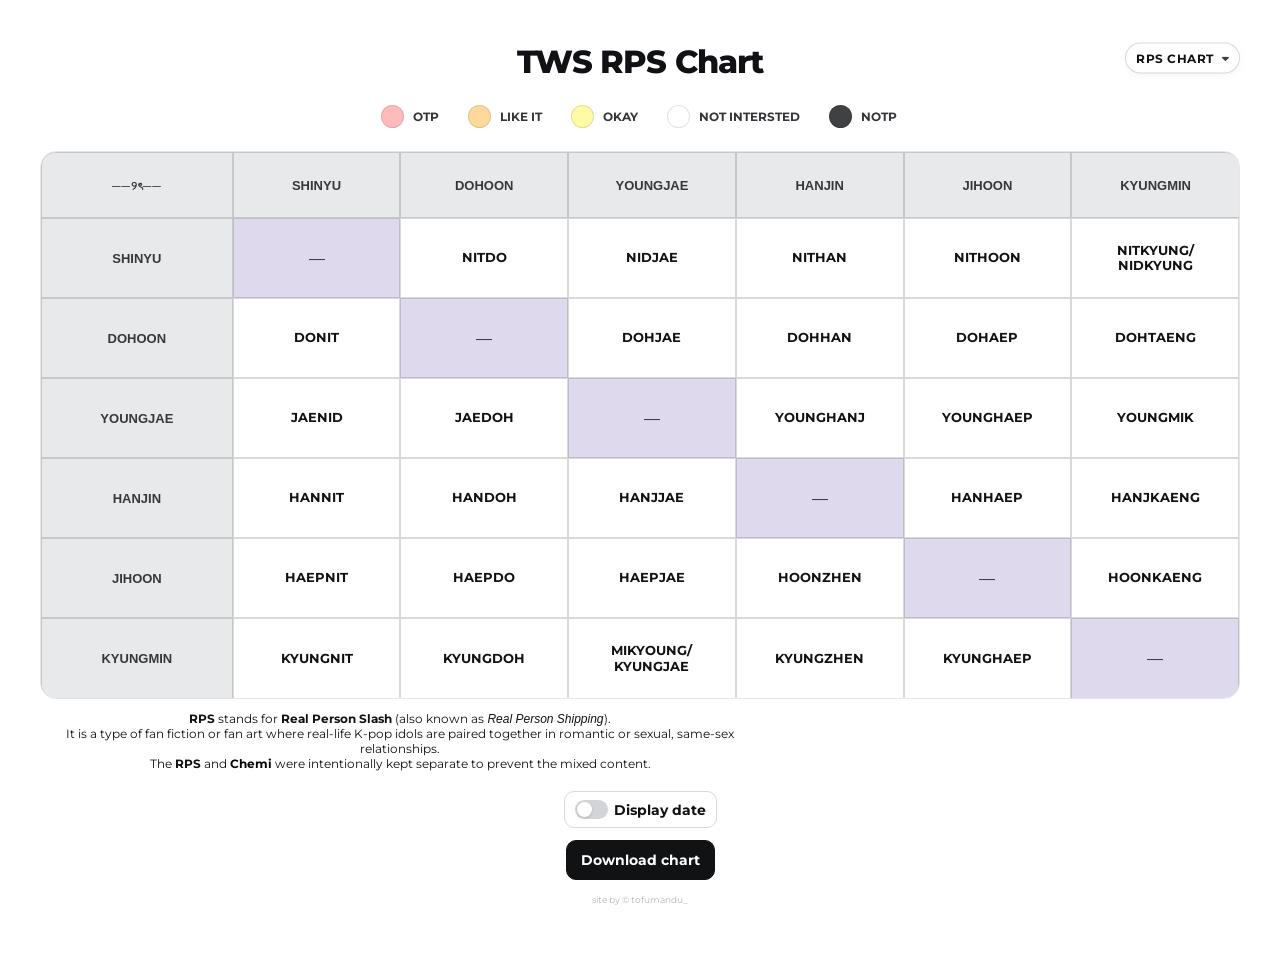
==== commit 9cf6f78a: "Update index.html" ====
--- a/index.html
+++ b/index.html
@@ -74,7 +74,7 @@
                 <span>Display date</span>
             </div>
             <div class="btns">
-                <button id="download" class="primary">Download PNG</button>
+                <button id="download" class="primary">Download chart</button>
             </div>
         </div>
         <div class="credit">
--- a/style.css
+++ b/style.css
@@ -603,4 +603,4 @@
         font-size: 7px;
     }
 
-}+}
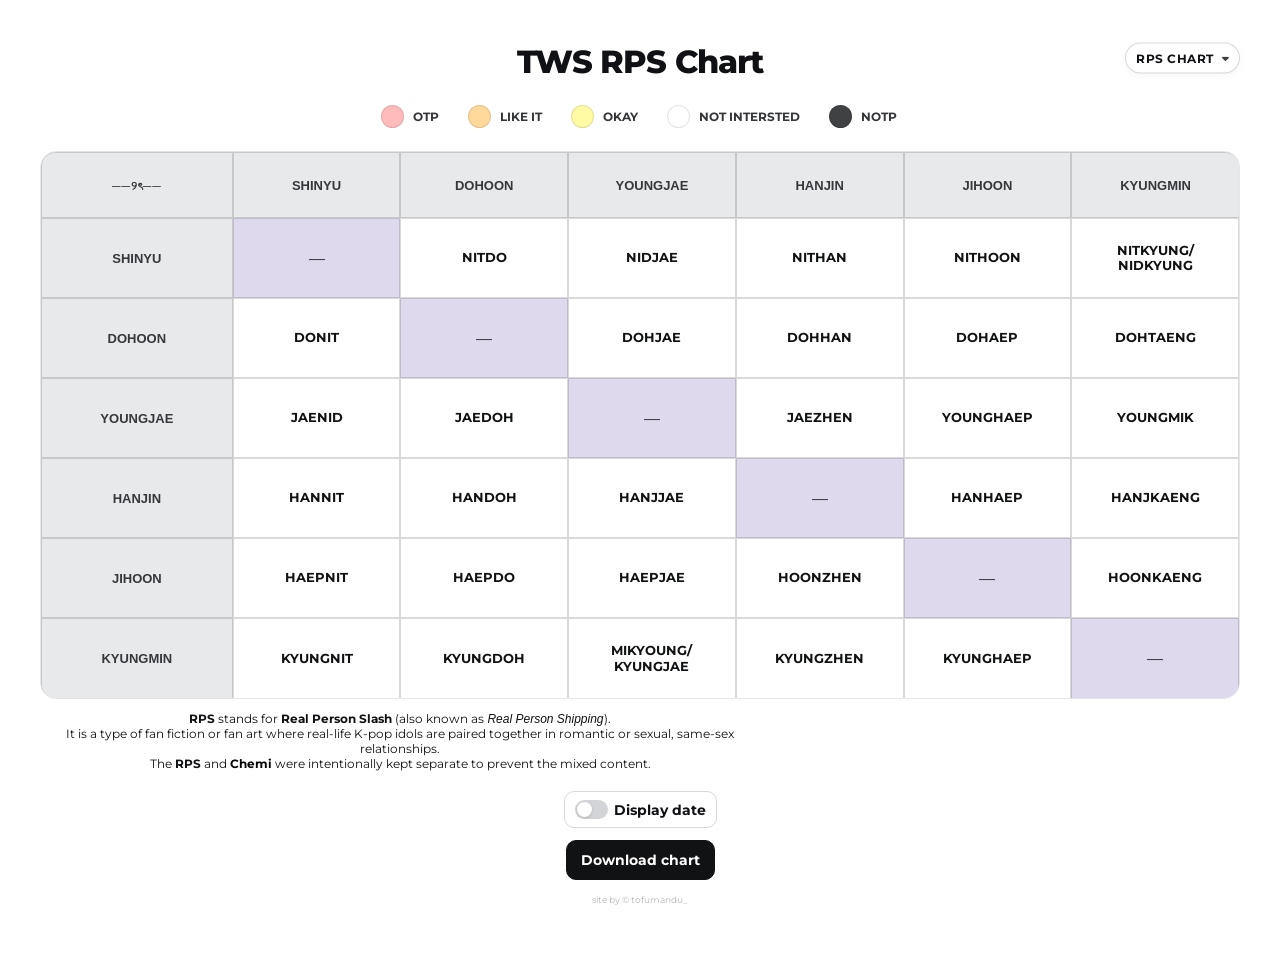
==== commit 0028db76: "Update index.html" ====
--- a/index.html
+++ b/index.html
@@ -88,7 +88,7 @@
         const STORAGE_KEY = "tws-rps-chart";
 
         // RPS Chart data
-        const rpsSeededPairs = { "0-1": "NITDO", "0-2": "NIDJAE", "0-3": "NITHAN", "0-4": "NITHOON", "0-5": "NITKYUNG/\nNIDKYUNG", "1-0": "DONIT", "1-2": "DOHJAE", "1-3": "DOHHAN", "1-4": "DOHAEP", "1-5": "DOHTAENG", "2-0": "JAENID", "2-1": "JAEDOH", "2-3": "YOUNGHANJ", "2-4": "YOUNGHAEP", "2-5": "YOUNGMIK", "3-0": "HANNIT", "3-1": "HANDOH", "3-2": "HANJJAE", "3-4": "HANHAEP", "3-5": "HANJKAENG", "4-0": "HAEPNIT", "4-1": "HAEPDO", "4-2": "HAEPJAE", "4-3": "HOONZHEN", "4-5": "HOONKAENG", "5-0": "KYUNGNIT", "5-1": "KYUNGDOH", "5-2": "MIKYOUNG/\nKYUNGJAE", "5-3": "KYUNGZHEN", "5-4": "KYUNGHAEP" };
+        const rpsSeededPairs = { "0-1": "NITDO", "0-2": "NIDJAE", "0-3": "NITHAN", "0-4": "NITHOON", "0-5": "NITKYUNG/\nNIDKYUNG", "1-0": "DONIT", "1-2": "DOHJAE", "1-3": "DOHHAN", "1-4": "DOHAEP", "1-5": "DOHTAENG", "2-0": "JAENID", "2-1": "JAEDOH", "2-3": "JAEZHEN", "2-4": "YOUNGHAEP", "2-5": "YOUNGMIK", "3-0": "HANNIT", "3-1": "HANDOH", "3-2": "HANJJAE", "3-4": "HANHAEP", "3-5": "HANJKAENG", "4-0": "HAEPNIT", "4-1": "HAEPDO", "4-2": "HAEPJAE", "4-3": "HOONZHEN", "4-5": "HOONKAENG", "5-0": "KYUNGNIT", "5-1": "KYUNGDOH", "5-2": "MIKYOUNG/\nKYUNGJAE", "5-3": "KYUNGZHEN", "5-4": "KYUNGHAEP" };
 
         // Chemi Chart data
         const chemiSeededPairs = { "0-1": "YUDOZ", "0-2": "UYUPPANGZ", "0-3": "HANRYUZ", "0-4": "MEONGPPIZ", "0-5": "MADMAKZ", "1-0": "YUDOZ", "1-2": "PPANGTTOZ", "1-3": "HANDOZ", "1-4": "HOONHOONZ", "1-5": "NEUKDAENGZ", "2-0": "UYUPPANGZ", "2-1": "PPANGTTOZ", "2-3": "JINIZ", "2-4": "HOONJERANZ", "2-5": "TAENGGEULZ", "3-0": "HANRYUZ", "3-1": "HANDOZ", "3-2": "JINIZ", "3-4": "PPANGYUKZ/06Z", "3-5": "CATMEONGZ", "4-0": "MEONGPPIZ", "4-1": "HOONHOONZ", "4-2": "HOONJERANZ", "4-3": "PPANGYUKZ/06Z", "4-5": "MINIHOONIE", "5-0": "MADMAKZ", "5-1": "NEUKDAENGZ", "5-2": "TAENGGEULZ", "5-3": "CATMEONGZ", "5-4": "MINIHOONIE" };
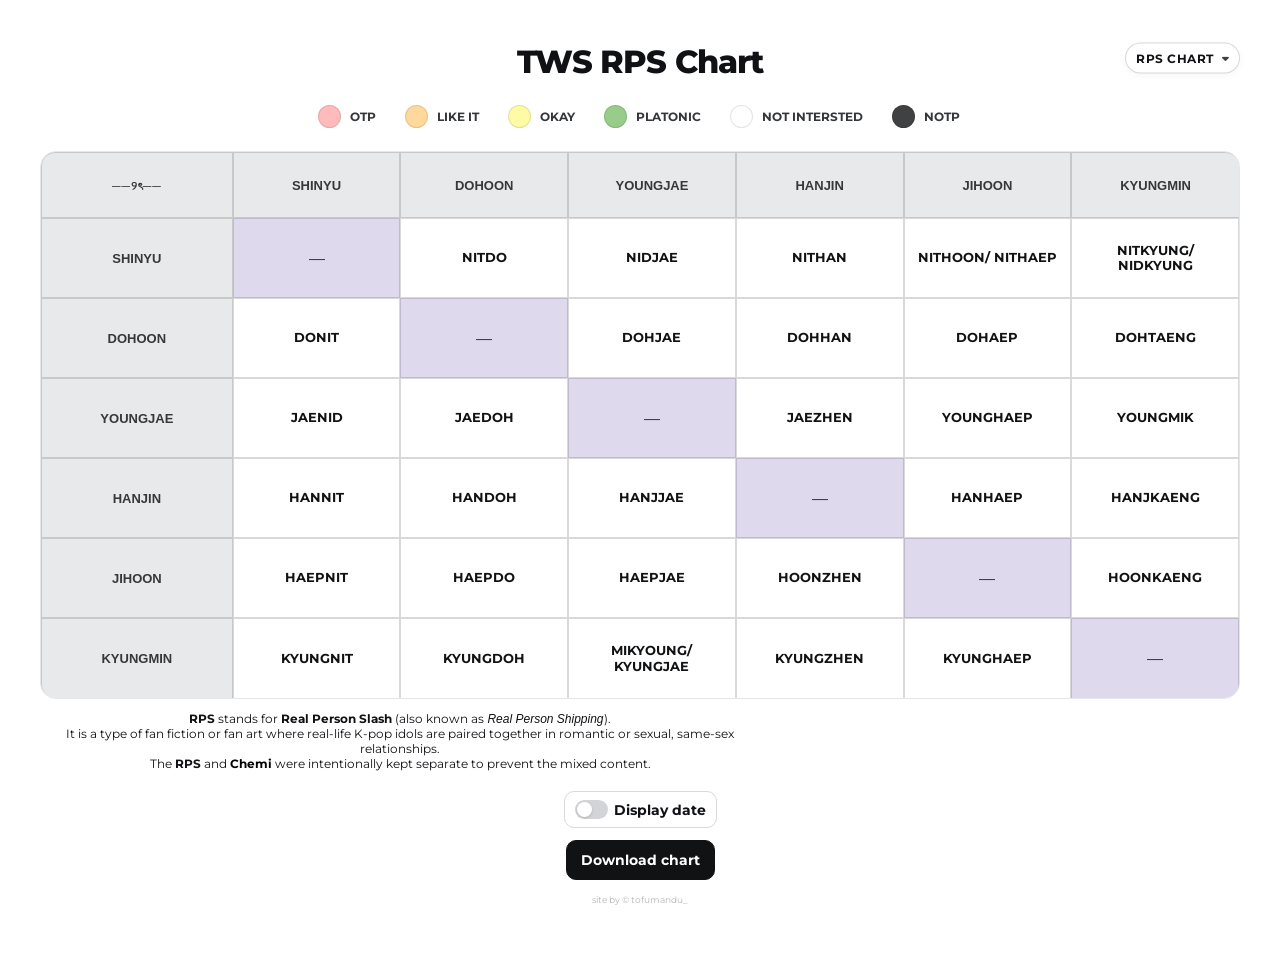
==== commit 1aff8077: "Update index.html" ====
--- a/index.html
+++ b/index.html
@@ -88,10 +88,10 @@
         const STORAGE_KEY = "tws-rps-chart";
 
         // RPS Chart data
-        const rpsSeededPairs = { "0-1": "NITDO", "0-2": "NIDJAE", "0-3": "NITHAN", "0-4": "NITHOON", "0-5": "NITKYUNG/\nNIDKYUNG", "1-0": "DONIT", "1-2": "DOHJAE", "1-3": "DOHHAN", "1-4": "DOHAEP", "1-5": "DOHTAENG", "2-0": "JAENID", "2-1": "JAEDOH", "2-3": "JAEZHEN", "2-4": "YOUNGHAEP", "2-5": "YOUNGMIK", "3-0": "HANNIT", "3-1": "HANDOH", "3-2": "HANJJAE", "3-4": "HANHAEP", "3-5": "HANJKAENG", "4-0": "HAEPNIT", "4-1": "HAEPDO", "4-2": "HAEPJAE", "4-3": "HOONZHEN", "4-5": "HOONKAENG", "5-0": "KYUNGNIT", "5-1": "KYUNGDOH", "5-2": "MIKYOUNG/\nKYUNGJAE", "5-3": "KYUNGZHEN", "5-4": "KYUNGHAEP" };
+        const rpsSeededPairs = { "0-1": "NITDO", "0-2": "NIDJAE", "0-3": "NITHAN", "0-4": "NITHOON/\nNITHAEP", "0-5": "NITKYUNG/\nNIDKYUNG", "1-0": "DONIT", "1-2": "DOHJAE", "1-3": "DOHHAN", "1-4": "DOHAEP", "1-5": "DOHTAENG", "2-0": "JAENID", "2-1": "JAEDOH", "2-3": "JAEZHEN", "2-4": "YOUNGHAEP", "2-5": "YOUNGMIK", "3-0": "HANNIT", "3-1": "HANDOH", "3-2": "HANJJAE", "3-4": "HANHAEP", "3-5": "HANJKAENG", "4-0": "HAEPNIT", "4-1": "HAEPDO", "4-2": "HAEPJAE", "4-3": "HOONZHEN", "4-5": "HOONKAENG", "5-0": "KYUNGNIT", "5-1": "KYUNGDOH", "5-2": "MIKYOUNG/\nKYUNGJAE", "5-3": "KYUNGZHEN", "5-4": "KYUNGHAEP" };
 
         // Chemi Chart data
-        const chemiSeededPairs = { "0-1": "YUDOZ", "0-2": "UYUPPANGZ", "0-3": "HANRYUZ", "0-4": "MEONGPPIZ", "0-5": "MADMAKZ", "1-0": "YUDOZ", "1-2": "PPANGTTOZ", "1-3": "HANDOZ", "1-4": "HOONHOONZ", "1-5": "NEUKDAENGZ", "2-0": "UYUPPANGZ", "2-1": "PPANGTTOZ", "2-3": "JINIZ", "2-4": "HOONJERANZ", "2-5": "TAENGGEULZ", "3-0": "HANRYUZ", "3-1": "HANDOZ", "3-2": "JINIZ", "3-4": "PPANGYUKZ/06Z", "3-5": "CATMEONGZ", "4-0": "MEONGPPIZ", "4-1": "HOONHOONZ", "4-2": "HOONJERANZ", "4-3": "PPANGYUKZ/06Z", "4-5": "MINIHOONIE", "5-0": "MADMAKZ", "5-1": "NEUKDAENGZ", "5-2": "TAENGGEULZ", "5-3": "CATMEONGZ", "5-4": "MINIHOONIE" };
+        const chemiSeededPairs = { "0-1": "YUDOZ", "0-2": "UYUPPANGZ", "0-3": "HANRYUZ", "0-4": "MEONGPPIZ", "0-5": "MADMAKZ", "1-0": "YUDOZ", "1-2": "PPANGTTOZ", "1-3": "HANDOZ", "1-4": "HOONHOONZ", "1-5": "NEUKDAENGZ", "2-0": "UYUPPANGZ", "2-1": "PPANGTTOZ", "2-3": "JINIZ", "2-4": "HOONJERANZ", "2-5": "TAENGGEULZ", "3-0": "HANRYUZ", "3-1": "HANDOZ", "3-2": "JINIZ", "3-4": "GONGYUKZ/\n06Z", "3-5": "CATMEONGZ", "4-0": "MEONGPPIZ", "4-1": "HOONHOONZ", "4-2": "HOONJERANZ", "4-3": "PPANGYUKZ/06Z", "4-5": "MINIHOONIE", "5-0": "MADMAKZ", "5-1": "NEUKDAENGZ", "5-2": "TAENGGEULZ", "5-3": "CATMEONGZ", "5-4": "MINIHOONIE" };
 
         let currentChart = 'rps';
 
@@ -101,6 +101,7 @@
                 { name: "OTP", color: "#ffbbbb" },
                 { name: "LIKE IT", color: "#ffd99c" },
                 { name: "OKAY", color: "#fffaa4" },
+                { name: "PLATONIC", color: "#98cc89" },
                 { name: "NOT INTERSTED", color: "#FFFFFF" },
                 { name: "NOTP", color: "#404142" }
             ],
@@ -109,13 +110,7 @@
 
         const chemiDefaults = {
             members: ["SHINYU", "DOHOON", "YOUNGJAE", "HANJIN", "JIHOON", "KYUNGMIN"],
-            categories: [
-                { name: "OTP", color: "#ffbbbb" },
-                { name: "LIKE IT", color: "#ffd99c" },
-                { name: "OKAY", color: "#fffaa4" },
-                { name: "NOT INTERSTED", color: "#FFFFFF" },
-                { name: "NOTP", color: "#404142" }
-            ],
+            categories: [],
             cells: Object.fromEntries(Object.entries(chemiSeededPairs).map(([k, v]) => [k, { text: v, category: null }]))
         };
 
@@ -125,8 +120,6 @@
             currentChart = chartType;
             const defaults = chartType === 'rps' ? rpsDefaults : chemiDefaults;
             state = clone(defaults);
-
-            // Update UI
             document.getElementById('chartTitle').textContent = chartType === 'rps' ? 'TWS RPS Chart' : 'TWS Chemi Chart';
             document.getElementById('chartLabel').textContent = chartType === 'rps' ? 'RPS Chart' : 'Chemi Chart';
 
@@ -213,7 +206,8 @@
                             td.style.background = "";
                             pair.style.color = "#111214";
                         }
-                        btn.onclick = () => openPalette(btn, key);
+                        btn.disabled = state.categories.length === 0;
+                        if (!btn.disabled) btn.onclick = () => openPalette(btn, key);
                         btn.append(pair); td.append(btn);
                     }
                     tr.append(td);
@@ -268,7 +262,7 @@
             const rowH = 80;
             const titleH = 42;
             const dateH = dateOn ? 22 : 0;
-            const legendH = 34;
+            const legendH = state.categories.length ? 34 : 0;
             const creditH = 20;
             const tableW = leftColW + cellW * state.members.length;
             const tableH = headH + rowH * state.members.length;
@@ -436,14 +430,14 @@
             ctx.fillStyle = "#36383c";
             ctx.font = "800 12px Arial";
             ctx.textAlign = "center";
-            ctx.fillText(currentChart === 'rps' ? "TWS RPS" : "TWS CHEMI", tableX + leftColW / 2, tableY + headH / 2 + 2);
+            ctx.fillText(currentChart === 'rps' ? "RPS PAIRS" : "CHEMI PAIRS", tableX + leftColW / 2, tableY + headH / 2 + 2);
 
             ctx.save();
             ctx.globalAlpha = 0.3;
-            ctx.fillStyle = "#bbbdbf";
-            ctx.font = "700 7px Arial";
+            ctx.fillStyle = "#8f8f8f";
+            ctx.font = "700 15px Arial";
             ctx.textAlign = "center";
-            ctx.fillText(creditText, W / 2, H - 10);
+            ctx.fillText(creditText, W / 2, H - 30);
             ctx.restore();
 
             can.toBlob(blob => {
@@ -458,7 +452,6 @@
         function render() { renderLegend(); renderTable(); renderPalette() }
         render();
 
-        // Auto-refresh table when returning to this page
         window.addEventListener('pageshow', (e) => {
             if (e.persisted || document.visibilityState === 'visible') {
                 state = load();
--- a/style.css
+++ b/style.css
@@ -309,8 +309,6 @@
 .toggle input:checked+.switch:after {
     transform: translateX(14px)
 }
-
-/* ---- Responsive chart: shrinks with its container instead of scrolling ---- */
 .chart-shell {
     border: 1px solid #e5e6e9;
     border-radius: 16px;
@@ -330,7 +328,6 @@
     padding: 0;
 
     border: 0.5px solid var(--line);
-    /* border-opacity: 0.3; */
 
 }
 
@@ -338,7 +335,6 @@
     height: clamp(38px, 9cqi, 66px);
     background: var(--header);
     color: #000000;
-    /* border: 1px solid var(); */
 }
 
 thead th:first-child {
@@ -355,8 +351,6 @@
     height: clamp(44px, 11.5cqi, 80px);
     background: var(--header);
     color: #36383c;
-    /* border-right: 1px solid rgba(255, 255, 255, .13);
-            border-bottom: 1px solid rgba(255, 255, 255, .13) */
 }
 
 tbody tr:last-child th {
@@ -410,6 +404,12 @@
     box-shadow: none
 }
 
+.cell:disabled {
+    color: inherit;
+    cursor: default;
+    opacity: 1;
+}
+
 .pair {
     width: 100%;
     height: 100%;
@@ -424,6 +424,10 @@
     color: inherit;
     cursor: pointer;
     overflow-wrap: break-word;
+}
+
+.cell:disabled .pair {
+    cursor: default;
 }
 
 .status {
@@ -511,6 +515,9 @@
 }
 
 @media(max-width: 600px) {
+    .title h1 {
+        font-size: 20px;
+    }
 
     .dropbtn,
     .dropbtn i {
@@ -575,6 +582,9 @@
 }
 
 @media(max-width: 500px) {
+    .title h1 {
+        font-size: 18px;
+    }
 
     .member,
     .pair {
@@ -604,3 +614,29 @@
     }
 
 }
+
+@media(max-width: 400px) {
+    .legend-fixed {
+        font-size: clamp(5px, 1.4vw, 7px);
+        font-weight: 700;
+        color: #34363a;
+        padding: 1px 2px
+    }
+
+    .title h1 {
+        font-size: 15px;
+    }
+
+    .member,
+    .pair {
+        font-size: 5.5px;
+    }
+}
+
+@media(max-width: 360px) {
+
+    .member,
+    .pair {
+        font-size: 5px;
+    }
+}
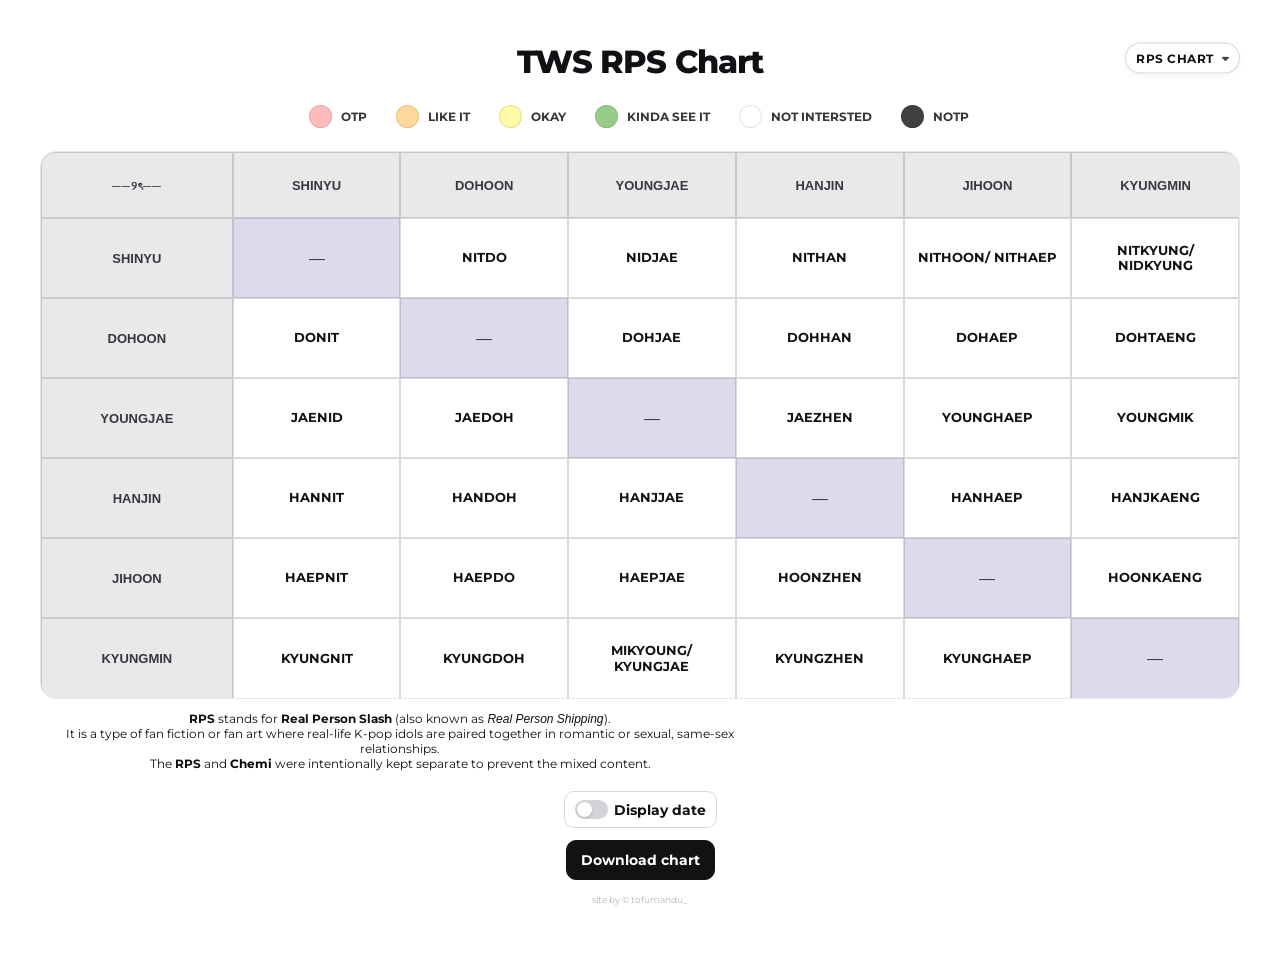
==== commit a14765c6: "Replace 'PLATONIC' with 'KINDA SEE IT' in categories" ====
--- a/index.html
+++ b/index.html
@@ -38,7 +38,7 @@
                     </button>
                     <div class="dropdown-content">
                         <a href="#" onclick="switchChart('rps')">RPS Chart</a>
-                        <a href="#" onclick="switchChart('chemi')">Chemi Chart</a>
+                        <a href="#" onclick="switchChart('chemi')">Chemi Table Name</a>
                     </div>
                 </div>
             </div>
@@ -90,7 +90,7 @@
         // RPS Chart data
         const rpsSeededPairs = { "0-1": "NITDO", "0-2": "NIDJAE", "0-3": "NITHAN", "0-4": "NITHOON/\nNITHAEP", "0-5": "NITKYUNG/\nNIDKYUNG", "1-0": "DONIT", "1-2": "DOHJAE", "1-3": "DOHHAN", "1-4": "DOHAEP", "1-5": "DOHTAENG", "2-0": "JAENID", "2-1": "JAEDOH", "2-3": "JAEZHEN", "2-4": "YOUNGHAEP", "2-5": "YOUNGMIK", "3-0": "HANNIT", "3-1": "HANDOH", "3-2": "HANJJAE", "3-4": "HANHAEP", "3-5": "HANJKAENG", "4-0": "HAEPNIT", "4-1": "HAEPDO", "4-2": "HAEPJAE", "4-3": "HOONZHEN", "4-5": "HOONKAENG", "5-0": "KYUNGNIT", "5-1": "KYUNGDOH", "5-2": "MIKYOUNG/\nKYUNGJAE", "5-3": "KYUNGZHEN", "5-4": "KYUNGHAEP" };
 
-        // Chemi Chart data
+        // Chemi Table Name data
         const chemiSeededPairs = { "0-1": "YUDOZ", "0-2": "UYUPPANGZ", "0-3": "HANRYUZ", "0-4": "MEONGPPIZ", "0-5": "MADMAKZ", "1-0": "YUDOZ", "1-2": "PPANGTTOZ", "1-3": "HANDOZ", "1-4": "HOONHOONZ", "1-5": "NEUKDAENGZ", "2-0": "UYUPPANGZ", "2-1": "PPANGTTOZ", "2-3": "JINIZ", "2-4": "HOONJERANZ", "2-5": "TAENGGEULZ", "3-0": "HANRYUZ", "3-1": "HANDOZ", "3-2": "JINIZ", "3-4": "GONGYUKZ/\n06Z", "3-5": "CATMEONGZ", "4-0": "MEONGPPIZ", "4-1": "HOONHOONZ", "4-2": "HOONJERANZ", "4-3": "PPANGYUKZ/06Z", "4-5": "MINIHOONIE", "5-0": "MADMAKZ", "5-1": "NEUKDAENGZ", "5-2": "TAENGGEULZ", "5-3": "CATMEONGZ", "5-4": "MINIHOONIE" };
 
         let currentChart = 'rps';
@@ -101,7 +101,7 @@
                 { name: "OTP", color: "#ffbbbb" },
                 { name: "LIKE IT", color: "#ffd99c" },
                 { name: "OKAY", color: "#fffaa4" },
-                { name: "PLATONIC", color: "#98cc89" },
+                { name: "KINDA SEE IT", color: "#98cc89" },
                 { name: "NOT INTERSTED", color: "#FFFFFF" },
                 { name: "NOTP", color: "#404142" }
             ],
@@ -120,8 +120,8 @@
             currentChart = chartType;
             const defaults = chartType === 'rps' ? rpsDefaults : chemiDefaults;
             state = clone(defaults);
-            document.getElementById('chartTitle').textContent = chartType === 'rps' ? 'TWS RPS Chart' : 'TWS Chemi Chart';
-            document.getElementById('chartLabel').textContent = chartType === 'rps' ? 'RPS Chart' : 'Chemi Chart';
+            document.getElementById('chartTitle').textContent = chartType === 'rps' ? 'TWS RPS Chart' : 'TWS Chemi Table Name';
+            document.getElementById('chartLabel').textContent = chartType === 'rps' ? 'RPS Chart' : 'Chemi Table Name';
 
             if (chartType === 'rps') {
                 document.getElementById('chartDesc').innerHTML = '<b>RPS</b> stands for <b>Real Person Slash</b> (also known as <i>Real Person Shipping</i>).<br>It is a type of fan fiction or fan art where real-life K-pop idols are paired together in romantic or sexual, same-sex relationships.<br>The <b>RPS</b> and <a href="#" onclick="switchChart(\'chemi\')" style="text-decoration: none; color: black;"><b>Chemi</b></a> were intentionally kept separate to prevent the mixed content.';
